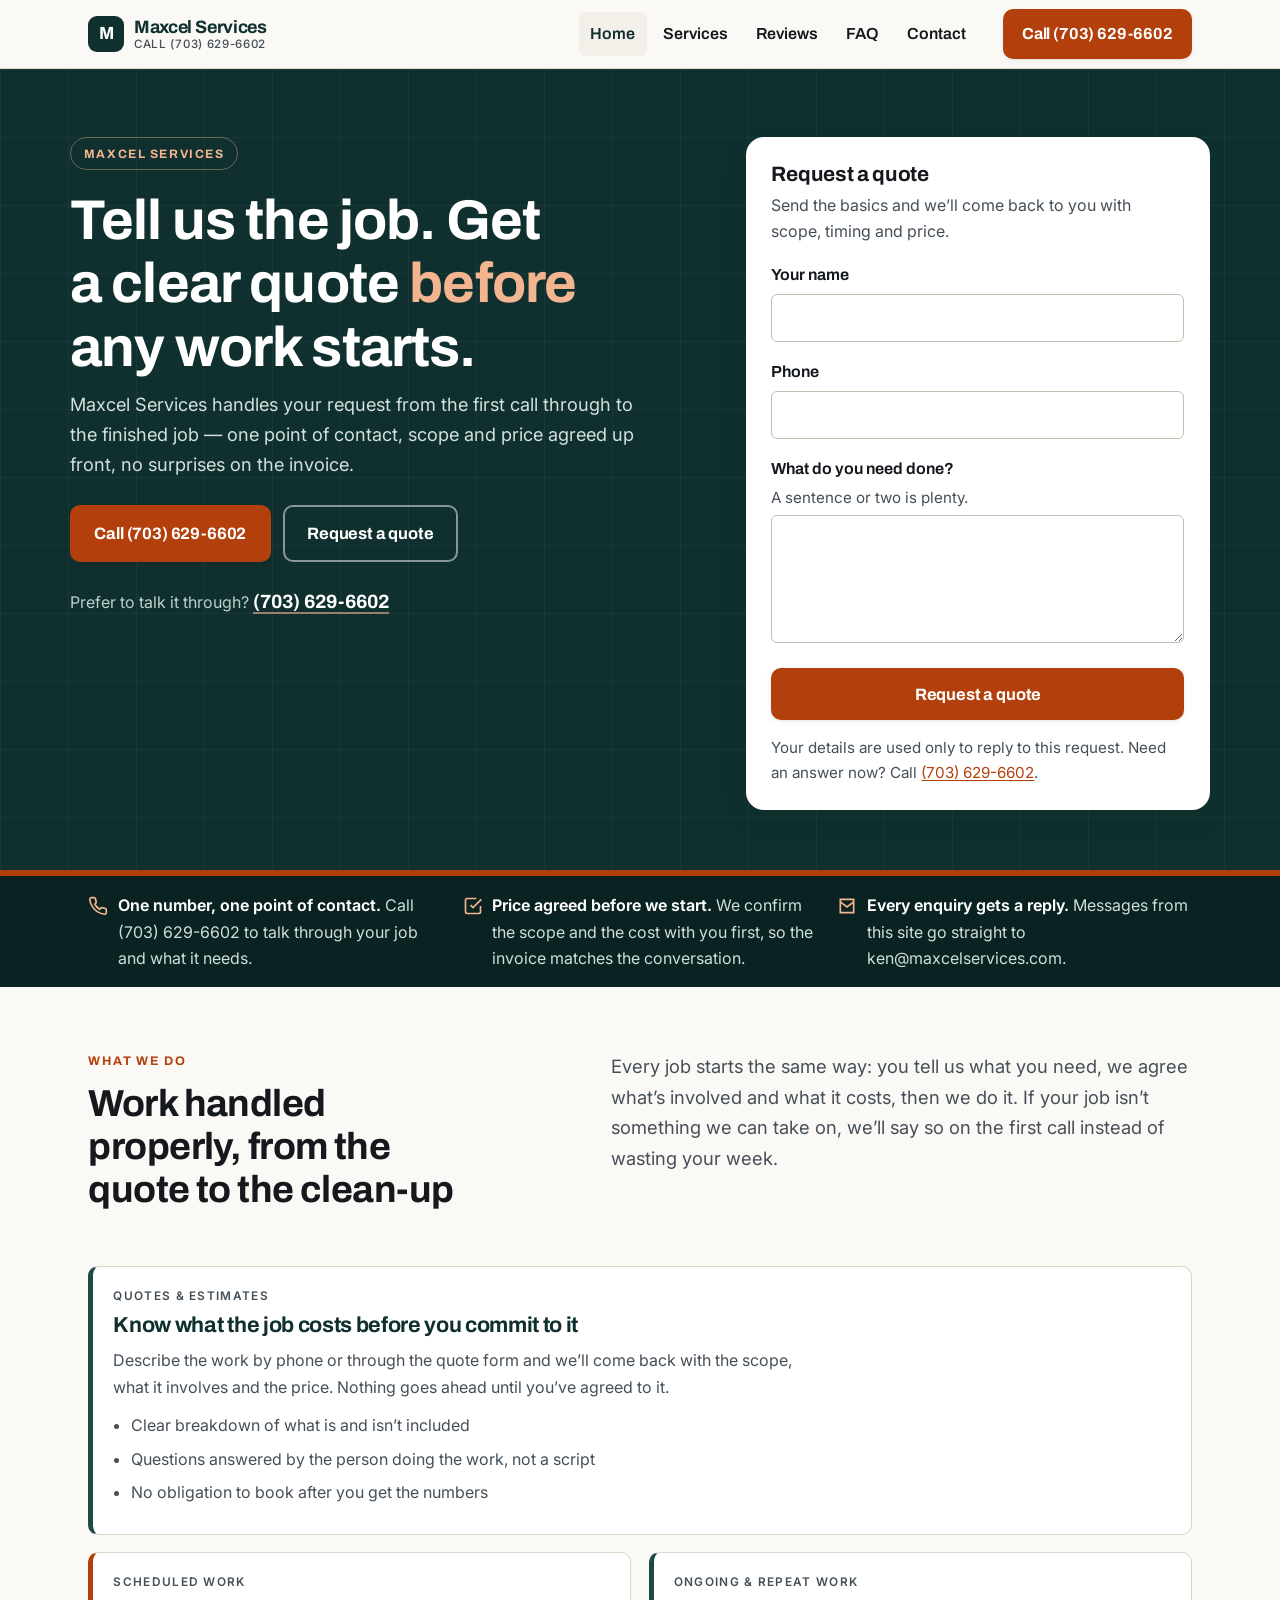
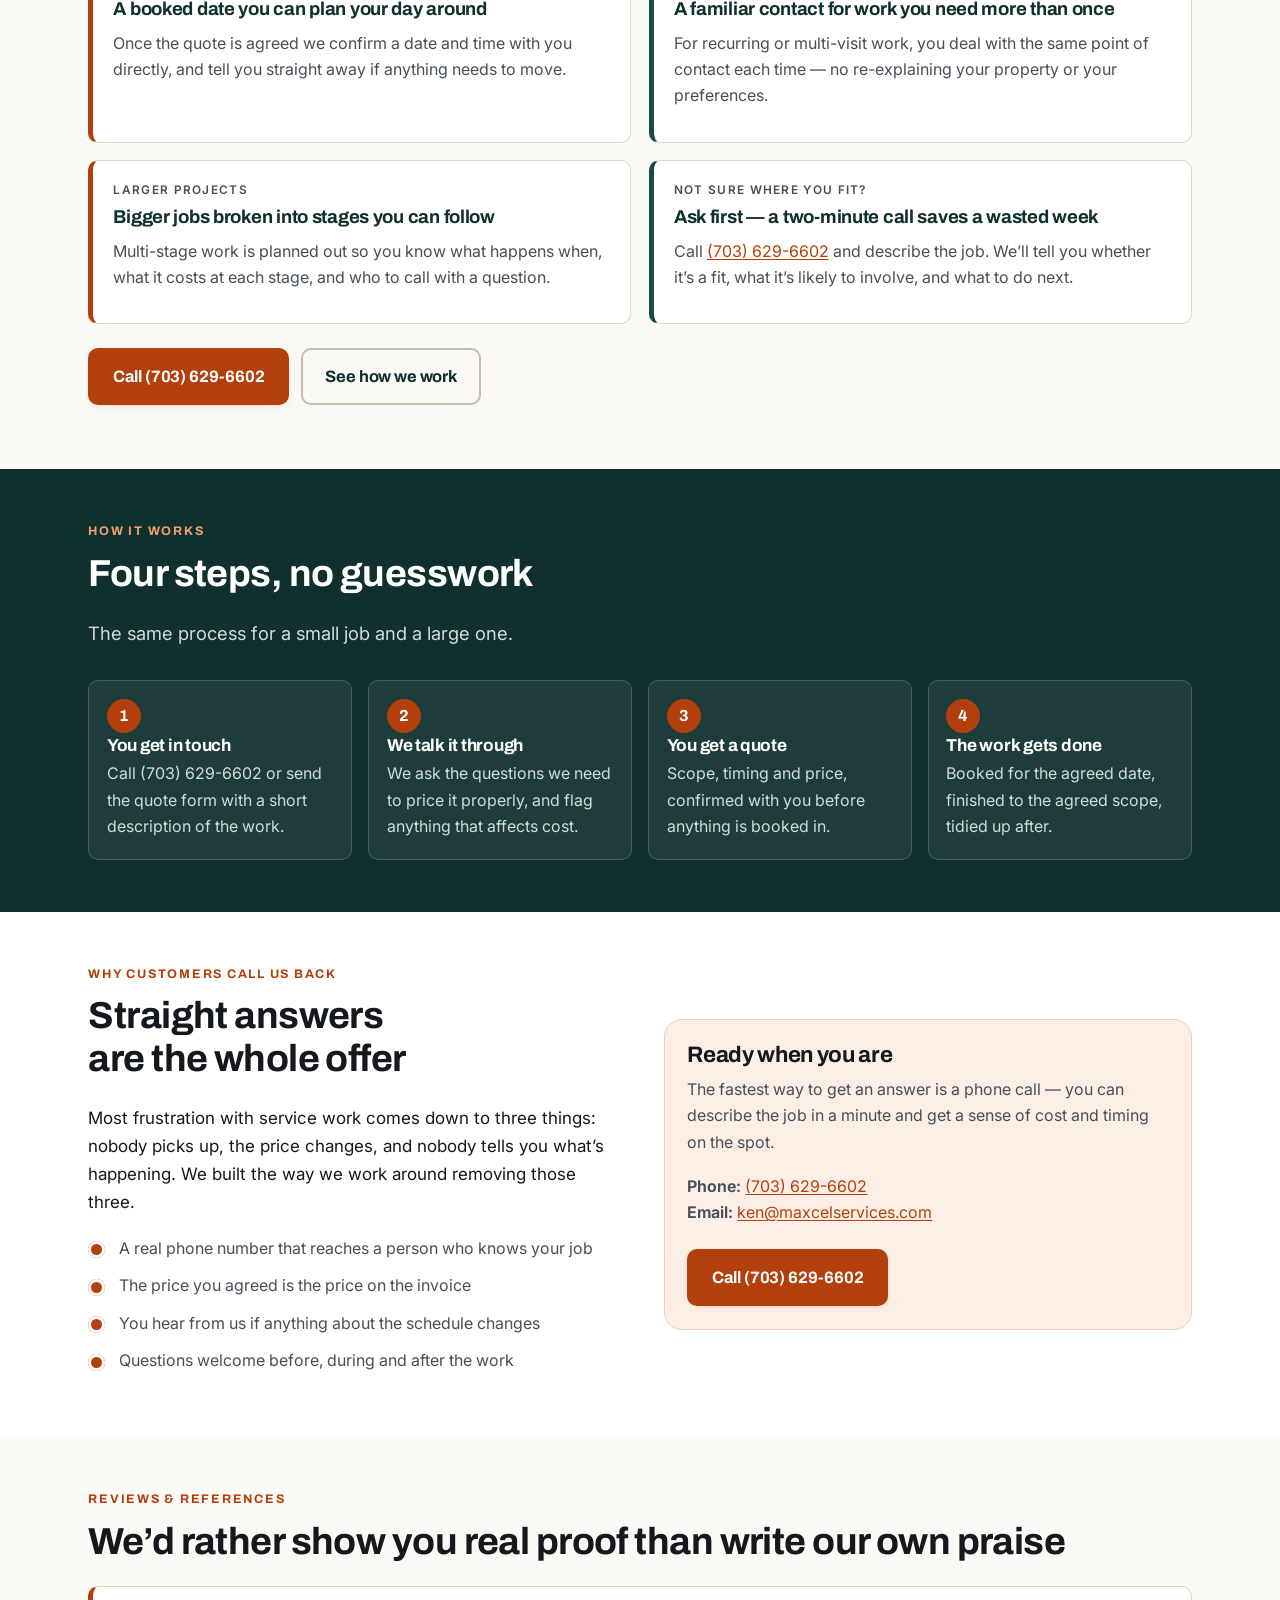
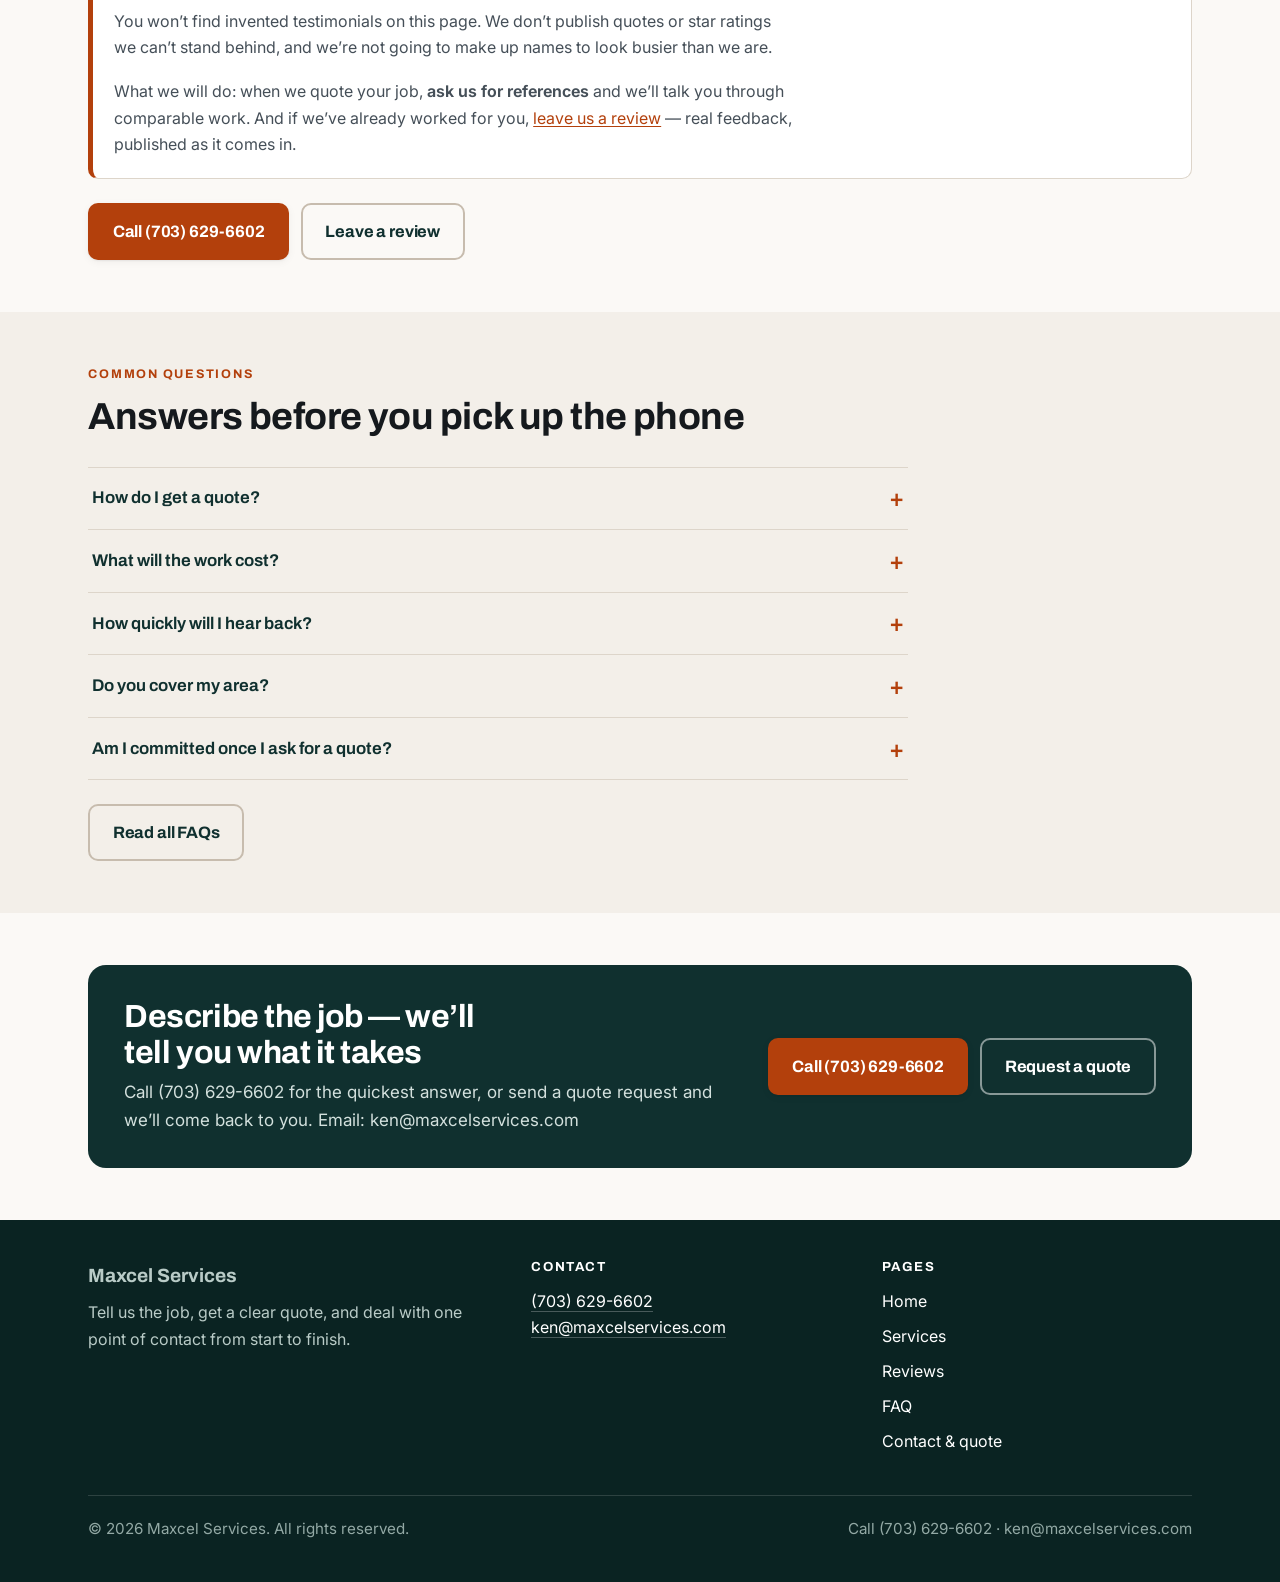
==== index.html @ d25b7cfe "feat: initial website build" ====
<!DOCTYPE html>
<html lang="en">
<head>
<meta charset="utf-8">
<meta name="viewport" content="width=device-width, initial-scale=1">
<title>Maxcel Services | Call (703) 629-6602 for a Clear Quote</title>
<meta name="description" content="Maxcel Services — tell us what you need and get a clear quote before any work starts. Call (703) 629-6602 or email ken@maxcelservices.com.">
<meta name="theme-color" content="#10302f">
<link rel="canonical" href="./index.html">
<link rel="icon" href="./assets/favicon.svg" type="image/svg+xml">
<link rel="apple-touch-icon" href="./assets/favicon.svg">

<meta property="og:type" content="website">
<meta property="og:site_name" content="Maxcel Services">
<meta property="og:title" content="Maxcel Services | Call (703) 629-6602 for a Clear Quote">
<meta property="og:description" content="Tell us what you need and get a clear quote before any work starts. Call (703) 629-6602 or email ken@maxcelservices.com.">
<meta name="twitter:card" content="summary">

<link rel="preconnect" href="https://fonts.googleapis.com">
<link rel="preconnect" href="https://fonts.gstatic.com" crossorigin>
<link href="https://fonts.googleapis.com/css2?family=Archivo:wght@500;600;700&family=Inter:wght@400;500;600&display=swap" rel="stylesheet">
<link rel="stylesheet" href="./assets/styles.css">

<script type="application/ld+json">
{
  "@context": "https://schema.org",
  "@type": "ProfessionalService",
  "name": "Maxcel Services",
  "url": "./index.html",
  "telephone": "+1-703-629-6602",
  "email": "ken@maxcelservices.com",
  "contactPoint": {
    "@type": "ContactPoint",
    "telephone": "+1-703-629-6602",
    "email": "ken@maxcelservices.com",
    "contactType": "customer service",
    "availableLanguage": "English"
  }
}
</script>
</head>
<body>
<a class="skip-link" href="#main">Skip to main content</a>

<header class="site-header">
  <div class="wrap header-inner">
    <a class="brand" href="./index.html">
      <span class="brand__mark" aria-hidden="true">M</span>
      <span class="brand__text">Maxcel Services<span>Call (703) 629-6602</span></span>
    </a>

    <button class="nav-toggle" type="button" aria-expanded="false" aria-controls="site-nav">
      <span class="nav-toggle__bars" aria-hidden="true"></span>
      Menu
    </button>

    <nav class="site-nav" id="site-nav" aria-label="Main">
      <ul>
        <li><a href="./index.html" aria-current="page">Home</a></li>
        <li><a href="./services.html">Services</a></li>
        <li><a href="./reviews.html">Reviews</a></li>
        <li><a href="./faq.html">FAQ</a></li>
        <li><a href="./contact.html">Contact</a></li>
      </ul>
    </nav>

    <a class="btn btn--primary header-call" href="tel:+17036296602">Call (703) 629-6602</a>
  </div>
</header>

<main id="main">

  <!-- ============ HERO ============ -->
  <section class="hero">
    <div class="wrap hero__inner">
      <div>
        <p class="hero__tag">Maxcel Services</p>
        <h1>Tell us the job. Get a clear quote <em>before</em> any work starts.</h1>
        <p class="hero__sub">
          Maxcel Services handles your request from the first call through to the finished job —
          one point of contact, scope and price agreed up front, no surprises on the invoice.
        </p>

        <div class="btn-row">
          <a class="btn btn--primary" href="tel:+17036296602">Call (703) 629-6602</a>
          <a class="btn btn--ghost" href="#quote">Request a quote</a>
        </div>

        <p class="hero__phone">
          Prefer to talk it through? <a href="tel:+17036296602">(703) 629-6602</a>
        </p>
      </div>

      <!-- Short capture form, above the fold on desktop -->
      <div class="hero-card" id="quote">
        <h2>Request a quote</h2>
        <p class="hero-card__note">
          Send the basics and we’ll come back to you with scope, timing and price.
        </p>

        <div class="form-status" id="hero-status" role="status" aria-live="polite"></div>

        <form class="form"
              method="POST"
              action="https://vision.leadrai.com/api/forms/9514c289e4f83cdfdb13f9842e59781e"
              data-leadr
              data-status="hero-status">
          <input type="hidden" name="_form" value="Quote request">
          <input type="hidden" name="_page" value="">
          <input type="text" name="_gotcha" tabindex="-1" autocomplete="off" style="display:none">

          <div class="field">
            <label for="hero-name">Your name</label>
            <input type="text" id="hero-name" name="name" autocomplete="name" required>
          </div>

          <div class="field">
            <label for="hero-phone">Phone</label>
            <input type="tel" id="hero-phone" name="phone" autocomplete="tel" required>
          </div>

          <div class="field">
            <label for="hero-details">What do you need done?
              <span class="hint">A sentence or two is plenty.</span>
            </label>
            <textarea id="hero-details" name="Job details" rows="3" required></textarea>
          </div>

          <button class="btn btn--primary btn--block" type="submit">Request a quote</button>
          <p class="form__legal">
            Your details are used only to reply to this request. Need an answer now?
            Call <a href="tel:+17036296602">(703) 629-6602</a>.
          </p>
        </form>
      </div>
    </div>
  </section>

  <!-- ============ TRUST STRIP (facts only) ============ -->
  <section class="trust" aria-label="How we work with you">
    <div class="wrap">
      <ul>
        <li>
          <svg viewBox="0 0 24 24" width="20" height="20" fill="none" stroke="currentColor" stroke-width="2" aria-hidden="true"><path d="M22 16.9v3a2 2 0 0 1-2.2 2 19.8 19.8 0 0 1-8.6-3.1 19.5 19.5 0 0 1-6-6A19.8 19.8 0 0 1 2.1 4.2 2 2 0 0 1 4.1 2h3a2 2 0 0 1 2 1.7c.1 1 .4 1.9.7 2.8a2 2 0 0 1-.5 2.1L8.1 9.9a16 16 0 0 0 6 6l1.3-1.3a2 2 0 0 1 2.1-.4c.9.3 1.8.6 2.8.7a2 2 0 0 1 1.7 2z"/></svg>
          <span><strong>One number, one point of contact.</strong> Call (703) 629-6602 to talk through your job and what it needs.</span>
        </li>
        <li>
          <svg viewBox="0 0 24 24" width="20" height="20" fill="none" stroke="currentColor" stroke-width="2" aria-hidden="true"><path d="M9 11l3 3L22 4"/><path d="M21 12v7a2 2 0 0 1-2 2H5a2 2 0 0 1-2-2V5a2 2 0 0 1 2-2h11"/></svg>
          <span><strong>Price agreed before we start.</strong> We confirm the scope and the cost with you first, so the invoice matches the conversation.</span>
        </li>
        <li>
          <svg viewBox="0 0 24 24" width="20" height="20" fill="none" stroke="currentColor" stroke-width="2" aria-hidden="true"><path d="M4 4h16v16H4z"/><path d="M4 7l8 6 8-6"/></svg>
          <span><strong>Every enquiry gets a reply.</strong> Messages from this site go straight to ken@maxcelservices.com.</span>
        </li>
      </ul>
    </div>
  </section>

  <!-- ============ SERVICES OVERVIEW ============ -->
  <section class="section section--pad-lg" aria-labelledby="services-heading">
    <div class="wrap">
      <div class="service-lead">
        <div>
          <p class="eyebrow">What we do</p>
          <h2 id="services-heading">Work handled properly, from the quote to the clean-up</h2>
        </div>
        <div>
          <p class="lede">
            Every job starts the same way: you tell us what you need, we agree what’s involved and
            what it costs, then we do it. If your job isn’t something we can take on, we’ll say so
            on the first call instead of wasting your week.
          </p>
        </div>
      </div>

      <div class="service-stack">
        <article class="service service--wide">
          <span class="service__label">Quotes &amp; estimates</span>
          <h3 class="service__outcome">Know what the job costs before you commit to it</h3>
          <p>
            Describe the work by phone or through the quote form and we’ll come back with the scope,
            what it involves and the price. Nothing goes ahead until you’ve agreed to it.
          </p>
          <ul>
            <li>Clear breakdown of what is and isn’t included</li>
            <li>Questions answered by the person doing the work, not a script</li>
            <li>No obligation to book after you get the numbers</li>
          </ul>
        </article>

        <article class="service">
          <span class="service__label">Scheduled work</span>
          <h3 class="service__outcome">A booked date you can plan your day around</h3>
          <p>
            Once the quote is agreed we confirm a date and time with you directly, and tell you
            straight away if anything needs to move.
          </p>
        </article>

        <article class="service">
          <span class="service__label">Ongoing &amp; repeat work</span>
          <h3 class="service__outcome">A familiar contact for work you need more than once</h3>
          <p>
            For recurring or multi-visit work, you deal with the same point of contact each time —
            no re-explaining your property or your preferences.
          </p>
        </article>

        <article class="service">
          <span class="service__label">Larger projects</span>
          <h3 class="service__outcome">Bigger jobs broken into stages you can follow</h3>
          <p>
            Multi-stage work is planned out so you know what happens when, what it costs at each
            stage, and who to call with a question.
          </p>
        </article>

        <article class="service">
          <span class="service__label">Not sure where you fit?</span>
          <h3 class="service__outcome">Ask first — a two-minute call saves a wasted week</h3>
          <p>
            Call <a href="tel:+17036296602">(703) 629-6602</a> and describe the job. We’ll tell you
            whether it’s a fit, what it’s likely to involve, and what to do next.
          </p>
        </article>
      </div>

      <div class="btn-row">
        <a class="btn btn--primary" href="tel:+17036296602">Call (703) 629-6602</a>
        <a class="btn btn--ghost" href="./services.html">See how we work</a>
      </div>
    </div>
  </section>

  <!-- ============ PROCESS ============ -->
  <section class="section section--brand" aria-labelledby="process-heading">
    <div class="wrap">
      <p class="eyebrow">How it works</p>
      <h2 id="process-heading">Four steps, no guesswork</h2>
      <p class="lede">The same process for a small job and a large one.</p>

      <ol class="steps">
        <li>
          <h3>You get in touch</h3>
          <p>Call (703) 629-6602 or send the quote form with a short description of the work.</p>
        </li>
        <li>
          <h3>We talk it through</h3>
          <p>We ask the questions we need to price it properly, and flag anything that affects cost.</p>
        </li>
        <li>
          <h3>You get a quote</h3>
          <p>Scope, timing and price, confirmed with you before anything is booked in.</p>
        </li>
        <li>
          <h3>The work gets done</h3>
          <p>Booked for the agreed date, finished to the agreed scope, tidied up after.</p>
        </li>
      </ol>
    </div>
  </section>

  <!-- ============ WHY / REASSURANCE ============ -->
  <section class="section section--surface" aria-labelledby="why-heading">
    <div class="wrap split">
      <div>
        <p class="eyebrow">Why customers call us back</p>
        <h2 id="why-heading">Straight answers are the whole offer</h2>
        <p>
          Most frustration with service work comes down to three things: nobody picks up, the price
          changes, and nobody tells you what’s happening. We built the way we work around removing
          those three.
        </p>
        <ul class="checklist">
          <li>A real phone number that reaches a person who knows your job</li>
          <li>The price you agreed is the price on the invoice</li>
          <li>You hear from us if anything about the schedule changes</li>
          <li>Questions welcome before, during and after the work</li>
        </ul>
      </div>

      <div class="panel panel--accent">
        <h3>Ready when you are</h3>
        <p>
          The fastest way to get an answer is a phone call — you can describe the job in a minute and
          get a sense of cost and timing on the spot.
        </p>
        <p>
          <strong>Phone:</strong> <a href="tel:+17036296602">(703) 629-6602</a><br>
          <strong>Email:</strong> <a href="mailto:ken@maxcelservices.com">ken@maxcelservices.com</a>
        </p>
        <div class="btn-row">
          <a class="btn btn--primary" href="tel:+17036296602">Call (703) 629-6602</a>
        </div>
      </div>
    </div>
  </section>

  <!-- ============ REVIEWS ============ -->
  <section class="section" aria-labelledby="reviews-heading">
    <div class="wrap">
      <p class="eyebrow">Reviews &amp; references</p>
      <h2 id="reviews-heading">We’d rather show you real proof than write our own praise</h2>

      <div class="review-note">
        <p>
          You won’t find invented testimonials on this page. We don’t publish quotes or star ratings
          we can’t stand behind, and we’re not going to make up names to look busier than we are.
        </p>
        <p>
          What we will do: when we quote your job, <strong>ask us for references</strong> and we’ll
          talk you through comparable work. And if we’ve already worked for you,
          <a href="./reviews.html">leave us a review</a> — real feedback, published as it comes in.
        </p>
      </div>

      <div class="btn-row">
        <a class="btn btn--primary" href="tel:+17036296602">Call (703) 629-6602</a>
        <a class="btn btn--ghost" href="./reviews.html">Leave a review</a>
      </div>
    </div>
  </section>

  <!-- ============ FAQ ============ -->
  <section class="section section--alt" aria-labelledby="faq-heading">
    <div class="wrap">
      <p class="eyebrow">Common questions</p>
      <h2 id="faq-heading">Answers before you pick up the phone</h2>

      <div class="faq-list">
        <details class="faq-item">
          <summary>How do I get a quote?</summary>
          <div class="faq-item__body">
            <p>
              Two ways: call <a href="tel:+17036296602">(703) 629-6602</a> and describe the job, or
              fill in the <a href="./contact.html#quote-form">quote form</a>. Either way you’ll get
              the scope and price confirmed before anything is booked.
            </p>
          </div>
        </details>

        <details class="faq-item">
          <summary>What will the work cost?</summary>
          <div class="faq-item__body">
            <p>
              It depends on the job, which is why we quote rather than publish a flat price list.
              What we can promise is that you’ll have the figure before we start, and the invoice
              will match it unless you ask us to change the scope.
            </p>
          </div>
        </details>

        <details class="faq-item">
          <summary>How quickly will I hear back?</summary>
          <div class="faq-item__body">
            <p>
              A phone call is always the fastest route — that’s why the number is at the top of every
              page. Quote forms and emails are answered as soon as we can get to them; if your job is
              time-sensitive, please call instead of waiting on a reply.
            </p>
          </div>
        </details>

        <details class="faq-item">
          <summary>Do you cover my area?</summary>
          <div class="faq-item__body">
            <p>
              Call <a href="tel:+17036296602">(703) 629-6602</a> with your location and we’ll confirm
              straight away whether we can take the job on. If we can’t, we’ll tell you on that first
              call.
            </p>
          </div>
        </details>

        <details class="faq-item">
          <summary>Am I committed once I ask for a quote?</summary>
          <div class="faq-item__body">
            <p>
              No. Asking for a quote costs you nothing and commits you to nothing. The work only goes
              ahead once you’ve agreed to the scope and the price.
            </p>
          </div>
        </details>
      </div>

      <div class="btn-row">
        <a class="btn btn--ghost" href="./faq.html">Read all FAQs</a>
      </div>
    </div>
  </section>

  <!-- ============ CLOSING CTA ============ -->
  <section class="section" aria-labelledby="cta-heading">
    <div class="wrap">
      <div class="cta-band">
        <div>
          <h2 id="cta-heading">Describe the job — we’ll tell you what it takes</h2>
          <p>
            Call (703) 629-6602 for the quickest answer, or send a quote request and we’ll come back
            to you. Email: ken@maxcelservices.com
          </p>
        </div>
        <div class="btn-row">
          <a class="btn btn--primary" href="tel:+17036296602">Call (703) 629-6602</a>
          <a class="btn btn--ghost" href="./contact.html">Request a quote</a>
        </div>
      </div>
    </div>
  </section>

</main>

<footer class="site-footer">
  <div class="wrap">
    <div class="footer-grid">
      <div>
        <p class="footer-brand">Maxcel Services</p>
        <p>
          Tell us the job, get a clear quote, and deal with one point of contact from start to finish.
        </p>
      </div>
      <div>
        <h2>Contact</h2>
        <p>
          <a href="tel:+17036296602">(703) 629-6602</a><br>
          <a href="mailto:ken@maxcelservices.com">ken@maxcelservices.com</a>
        </p>
      </div>
      <nav aria-label="Footer">
        <h2>Pages</h2>
        <ul class="footer-links">
          <li><a href="./index.html">Home</a></li>
          <li><a href="./services.html">Services</a></li>
          <li><a href="./reviews.html">Reviews</a></li>
          <li><a href="./faq.html">FAQ</a></li>
          <li><a href="./contact.html">Contact &amp; quote</a></li>
        </ul>
      </nav>
    </div>
    <div class="footer-bottom">
      <span>&copy; <span data-year>2026</span> Maxcel Services. All rights reserved.</span>
      <span>Call (703) 629-6602 &middot; ken@maxcelservices.com</span>
    </div>
  </div>
</footer>

<div class="call-bar" role="group" aria-label="Quick contact">
  <a class="btn btn--primary" href="tel:+17036296602">Call (703) 629-6602</a>
  <a class="btn btn--ghost" href="#quote">Quote</a>
</div>

<script src="./assets/site.js" defer></script>
</body>
</html>
---- assets/styles.css ----
/* ==========================================================================
   Maxcel Services — stylesheet
   Visual direction: grounded, structured, service-trade professional.
   Palette: deep spruce brand, warm clay accent reserved for actions.
   ========================================================================== */

/* ---------- Tokens ---------- */
:root {
  --paper: #fbf9f6;
  --surface: #ffffff;
  --surface-alt: #f3efe9;
  --ink: #15191d;
  --ink-soft: #454f58;
  --line: #ddd5ca;
  --line-strong: #c7bcae;

  --brand: #10302f;
  --brand-deep: #0a2322;
  --brand-soft: #1d4a46;
  --on-brand: #eef3f1;

  --accent: #b3400c;
  --accent-hover: #8f3209;
  --accent-tint: #fdeee6;

  --focus: #0b6b8a;

  --radius-s: 6px;
  --radius-m: 10px;
  --radius-l: 18px;

  --shadow-s: 0 1px 2px rgba(21, 25, 29, .06), 0 2px 8px rgba(21, 25, 29, .05);
  --shadow-m: 0 10px 30px rgba(10, 35, 34, .10);

  --measure: 68ch;
  --wrap: 1140px;

  --step-s: .9375rem;
  --font-head: "Archivo", "Helvetica Neue", Helvetica, Arial, sans-serif;
  --font-body: "Inter", -apple-system, BlinkMacSystemFont, "Segoe UI", Roboto, Arial, sans-serif;
}

/* ---------- Reset / base ---------- */
*, *::before, *::after { box-sizing: border-box; }

html {
  -webkit-text-size-adjust: 100%;
  scroll-behavior: smooth;
}

body {
  margin: 0;
  background: var(--paper);
  color: var(--ink);
  font-family: var(--font-body);
  font-size: 1.0625rem;      /* 17px */
  line-height: 1.65;
  overflow-x: hidden;
  -webkit-font-smoothing: antialiased;
}

img, svg { max-width: 100%; height: auto; display: block; }

h1, h2, h3, h4 {
  font-family: var(--font-head);
  font-weight: 700;
  line-height: 1.14;
  letter-spacing: -.015em;
  margin: 0 0 .6em;
  color: var(--ink);
  text-wrap: balance;
}

h1 { font-size: clamp(2.05rem, 7vw, 3.5rem); }
h2 { font-size: clamp(1.6rem, 4.4vw, 2.35rem); }
h3 { font-size: clamp(1.15rem, 2.6vw, 1.4rem); }
h4 { font-size: 1.05rem; }

p { margin: 0 0 1.1em; max-width: var(--measure); }
p:last-child { margin-bottom: 0; }

a { color: var(--accent); text-decoration-thickness: 1px; text-underline-offset: 2px; }
a:hover { color: var(--accent-hover); }

ul, ol { margin: 0 0 1.1em; padding-left: 1.15em; }
li { margin-bottom: .45em; }

strong { font-weight: 650; }

hr {
  border: 0;
  border-top: 1px solid var(--line);
  margin: 2.5rem 0;
}

:focus-visible {
  outline: 3px solid var(--focus);
  outline-offset: 2px;
  border-radius: 3px;
}

::selection { background: var(--accent-tint); color: var(--ink); }

/* ---------- Layout helpers ---------- */
.wrap {
  width: 100%;
  max-width: var(--wrap);
  margin-inline: auto;
  padding-inline: 1.15rem;
}

.section { padding: 3.25rem 0; }
.section--tight { padding: 2.25rem 0; }
.section--pad-lg { padding: 4rem 0; }

.section--alt { background: var(--surface-alt); }
.section--surface { background: var(--surface); }
.section--brand {
  background: var(--brand);
  color: var(--on-brand);
}
.section--brand h2,
.section--brand h3 { color: #fff; }
.section--brand p { color: #d5e2df; }

.eyebrow {
  font-family: var(--font-head);
  font-size: .78rem;
  font-weight: 700;
  letter-spacing: .14em;
  text-transform: uppercase;
  color: var(--accent);
  margin: 0 0 .7rem;
}
.section--brand .eyebrow { color: #f0a072; }

.lede {
  font-size: 1.15rem;
  color: var(--ink-soft);
}
.section--brand .lede { color: #cfdedb; }

.skip-link {
  position: absolute;
  left: 0; top: 0;
  background: var(--brand);
  color: #fff;
  padding: .75rem 1.1rem;
  z-index: 200;
  transform: translateY(-120%);
}
.skip-link:focus { transform: translateY(0); }

/* ---------- Buttons ---------- */
.btn {
  display: inline-flex;
  align-items: center;
  justify-content: center;
  gap: .55rem;
  min-height: 52px;
  padding: .8rem 1.4rem;
  border: 2px solid transparent;
  border-radius: var(--radius-m);
  font-family: var(--font-head);
  font-size: 1.03rem;
  font-weight: 700;
  letter-spacing: -.01em;
  text-decoration: none;
  cursor: pointer;
  transition: background-color .18s ease, border-color .18s ease, color .18s ease, transform .18s ease;
}

.btn--primary {
  background: var(--accent);
  color: #fff;
  box-shadow: var(--shadow-s);
}
.btn--primary:hover {
  background: var(--accent-hover);
  color: #fff;
  transform: translateY(-1px);
}

.btn--ghost {
  background: transparent;
  color: var(--brand);
  border-color: var(--line-strong);
}
.btn--ghost:hover {
  background: #fff;
  border-color: var(--brand);
  color: var(--brand);
}

/* Ghost buttons sitting on any dark surface */
.section--brand .btn--ghost,
.hero .btn--ghost,
.cta-band .btn--ghost,
.page-head .btn--ghost,
.call-bar .btn--ghost {
  color: #fff;
  border-color: rgba(255, 255, 255, .5);
  background: transparent;
}
.section--brand .btn--ghost:hover,
.hero .btn--ghost:hover,
.cta-band .btn--ghost:hover,
.page-head .btn--ghost:hover,
.call-bar .btn--ghost:hover {
  background: rgba(255, 255, 255, .14);
  border-color: #fff;
  color: #fff;
}

.btn--block { width: 100%; }

.btn-row {
  display: flex;
  flex-wrap: wrap;
  gap: .75rem;
  margin: 1.5rem 0 0;
}
.btn-row .btn { flex: 1 1 240px; }

@media (min-width: 640px) {
  .btn-row .btn { flex: 0 0 auto; }
}

/* ---------- Header ---------- */
.site-header {
  position: sticky;
  top: 0;
  z-index: 100;
  background: rgba(251, 249, 246, .97);
  border-bottom: 1px solid var(--line);
}

.header-inner {
  display: flex;
  align-items: center;
  gap: 1rem;
  min-height: 68px;
  padding-block: .5rem;
}

.brand {
  display: inline-flex;
  align-items: center;
  gap: .6rem;
  text-decoration: none;
  color: var(--brand);
  margin-right: auto;
}
.brand:hover { color: var(--brand); }

.brand__mark {
  width: 36px;
  height: 36px;
  flex: 0 0 36px;
  border-radius: 9px;
  background: var(--brand);
  color: #fff;
  display: grid;
  place-items: center;
  font-family: var(--font-head);
  font-weight: 700;
  font-size: 1.1rem;
  letter-spacing: -.02em;
}

.brand__text {
  font-family: var(--font-head);
  font-weight: 700;
  font-size: 1.12rem;
  line-height: 1.1;
  letter-spacing: -.02em;
}
.brand__text span {
  display: block;
  font-family: var(--font-body);
  font-size: .72rem;
  font-weight: 500;
  letter-spacing: .06em;
  text-transform: uppercase;
  color: var(--ink-soft);
}

.nav-toggle {
  display: inline-flex;
  align-items: center;
  gap: .45rem;
  min-height: 46px;
  min-width: 46px;
  padding: .4rem .7rem;
  background: transparent;
  border: 1px solid var(--line-strong);
  border-radius: var(--radius-s);
  font-family: var(--font-head);
  font-size: .95rem;
  font-weight: 700;
  color: var(--brand);
  cursor: pointer;
}
.nav-toggle__bars {
  position: relative;
  width: 18px;
  height: 2px;
  background: currentColor;
  display: block;
}
.nav-toggle__bars::before,
.nav-toggle__bars::after {
  content: "";
  position: absolute;
  left: 0;
  width: 18px;
  height: 2px;
  background: currentColor;
}
.nav-toggle__bars::before { top: -5px; }
.nav-toggle__bars::after { top: 5px; }

.site-nav { display: none; }

.site-nav.is-open {
  display: block;
  position: absolute;
  left: 0;
  right: 0;
  top: 100%;
  background: var(--surface);
  border-bottom: 1px solid var(--line);
  box-shadow: var(--shadow-m);
  padding: .6rem 1.15rem 1.15rem;
}

.site-nav ul {
  list-style: none;
  margin: 0;
  padding: 0;
}
.site-nav li { margin: 0; }

.site-nav a {
  display: block;
  padding: .85rem .25rem;
  min-height: 48px;
  font-family: var(--font-head);
  font-weight: 600;
  font-size: 1.02rem;
  color: var(--ink);
  text-decoration: none;
  border-bottom: 1px solid var(--line);
}
.site-nav a:hover { color: var(--accent); }
.site-nav a[aria-current="page"] { color: var(--accent); }

.header-call {
  display: none;
}

@media (min-width: 900px) {
  .nav-toggle { display: none; }
  .site-nav { display: block; }
  .site-nav ul { display: flex; gap: .35rem; align-items: center; }
  .site-nav a {
    border-bottom: 0;
    padding: .55rem .7rem;
    min-height: 44px;
    display: inline-flex;
    align-items: center;
    border-radius: var(--radius-s);
    font-size: 1rem;
  }
  .site-nav a[aria-current="page"] {
    color: var(--brand);
    background: var(--surface-alt);
  }
  .header-call {
    display: inline-flex;
    margin-left: .6rem;
    min-height: 46px;
    padding: .6rem 1.05rem;
    font-size: 1rem;
  }
}

/* ---------- Hero ---------- */
.hero {
  background: var(--brand);
  color: var(--on-brand);
  border-bottom: 6px solid var(--accent);
  position: relative;
  overflow: hidden;
}

.hero::after {
  /* restrained geometric texture — no blobs, no gradient mush */
  content: "";
  position: absolute;
  inset: 0;
  background-image:
    linear-gradient(to right, rgba(255, 255, 255, .04) 1px, transparent 1px),
    linear-gradient(to bottom, rgba(255, 255, 255, .04) 1px, transparent 1px);
  background-size: 68px 68px;
  pointer-events: none;
}

.hero__inner {
  position: relative;
  z-index: 1;
  padding: 2.75rem 0 2.5rem;
}

.hero__tag {
  display: inline-block;
  font-family: var(--font-head);
  font-size: .76rem;
  font-weight: 700;
  letter-spacing: .13em;
  text-transform: uppercase;
  color: #f3b58f;
  border: 1px solid rgba(243, 181, 143, .4);
  border-radius: 999px;
  padding: .35rem .8rem;
  margin-bottom: 1.15rem;
}

.hero h1 { color: #fff; margin-bottom: .55rem; }
.hero h1 em {
  font-style: normal;
  color: #f3b58f;
}

.hero__sub {
  font-size: 1.14rem;
  color: #d3e0dd;
  max-width: 54ch;
  margin-bottom: 1.6rem;
}

.hero .btn-row { margin-top: 0; }

.hero__phone {
  margin-top: 1.5rem;
  font-size: 1rem;
  color: #bed0cc;
}
.hero__phone a {
  color: #fff;
  font-family: var(--font-head);
  font-weight: 700;
  font-size: 1.2rem;
  text-decoration: none;
  border-bottom: 2px solid rgba(243, 181, 143, .6);
}
.hero__phone a:hover { border-bottom-color: #f3b58f; color: #fff; }

@media (min-width: 900px) {
  .hero__inner {
    padding: 4.25rem 0 3.75rem;
    display: grid;
    grid-template-columns: 1.15fr .85fr;
    gap: 3rem;
    align-items: start;
  }
}

/* Hero side card (quote capture / key facts) */
.hero-card {
  background: var(--surface);
  color: var(--ink);
  border-radius: var(--radius-l);
  padding: 1.35rem;
  box-shadow: var(--shadow-m);
  margin-top: 2rem;
}
@media (min-width: 900px) {
  .hero-card { margin-top: 0; padding: 1.6rem; }
}
.hero-card h2 {
  font-size: 1.3rem;
  margin-bottom: .35rem;
}
.hero-card__note {
  font-size: 1rem;
  color: var(--ink-soft);
  margin-bottom: 1.1rem;
}

/* ---------- Trust strip ---------- */
.trust {
  background: var(--brand-deep);
  color: #cfdedb;
  padding: 1rem 0;
}
.trust ul {
  list-style: none;
  margin: 0;
  padding: 0;
  display: grid;
  gap: .6rem;
}
.trust li {
  margin: 0;
  display: flex;
  gap: .6rem;
  align-items: flex-start;
  font-size: 1rem;
}
.trust svg { flex: 0 0 20px; margin-top: .22rem; color: #f3b58f; }
.trust strong { color: #fff; font-weight: 650; }

@media (min-width: 760px) {
  .trust ul { grid-template-columns: repeat(3, 1fr); gap: 1.25rem; }
}

/* ---------- Service blocks (varied layouts, not a card grid) ---------- */
.service-lead {
  display: grid;
  gap: 1.5rem;
  align-items: start;
}
@media (min-width: 880px) {
  .service-lead { grid-template-columns: .9fr 1.1fr; gap: 3rem; }
}

.service-stack {
  display: grid;
  gap: 1rem;
  margin-top: 2rem;
}

.service {
  background: var(--surface);
  border: 1px solid var(--line);
  border-left: 5px solid var(--brand-soft);
  border-radius: var(--radius-m);
  padding: 1.25rem 1.25rem 1.3rem;
}
.service:nth-child(even) { border-left-color: var(--accent); }

.service__outcome {
  font-family: var(--font-head);
  font-size: 1.16rem;
  font-weight: 700;
  line-height: 1.25;
  margin: 0 0 .5rem;
  color: var(--brand);
}
.service__label {
  display: block;
  font-family: var(--font-body);
  font-size: .74rem;
  font-weight: 600;
  letter-spacing: .11em;
  text-transform: uppercase;
  color: var(--ink-soft);
  margin-bottom: .35rem;
}
.service p { font-size: 1rem; color: var(--ink-soft); margin-bottom: .75rem; }
.service ul {
  margin: 0;
  padding-left: 1.1em;
  font-size: 1rem;
  color: var(--ink-soft);
}

@media (min-width: 880px) {
  .service-stack { grid-template-columns: 1fr 1fr; gap: 1.1rem; }
  .service--wide { grid-column: 1 / -1; }
  .service--wide .service__outcome { font-size: 1.35rem; }
}

/* ---------- Steps (numbered, staggered) ---------- */
.steps {
  list-style: none;
  counter-reset: step;
  margin: 2rem 0 0;
  padding: 0;
  display: grid;
  gap: 1rem;
}
.steps li {
  counter-increment: step;
  position: relative;
  margin: 0;
  padding: 1.1rem 1.2rem 1.15rem 3.6rem;
  background: var(--surface);
  border: 1px solid var(--line);
  border-radius: var(--radius-m);
}
.steps li::before {
  content: counter(step);
  position: absolute;
  left: 1.1rem;
  top: 1.05rem;
  width: 34px;
  height: 34px;
  border-radius: 50%;
  background: var(--brand);
  color: #fff;
  display: grid;
  place-items: center;
  font-family: var(--font-head);
  font-weight: 700;
  font-size: 1rem;
}
.steps h3 { font-size: 1.08rem; margin-bottom: .3rem; }
.steps p { font-size: 1rem; color: var(--ink-soft); margin: 0; }

@media (min-width: 820px) {
  .steps { grid-template-columns: repeat(4, 1fr); }
  .steps li { padding: 3.4rem 1.1rem 1.2rem; }
  .steps li::before { top: 1.1rem; left: 1.1rem; }
}

.section--brand .steps li {
  background: rgba(255, 255, 255, .06);
  border-color: rgba(255, 255, 255, .16);
}
.section--brand .steps li::before { background: var(--accent); }
.section--brand .steps p { color: #cfdedb; }

/* ---------- Split / feature rows ---------- */
.split {
  display: grid;
  gap: 1.75rem;
  align-items: center;
}
@media (min-width: 880px) {
  .split { grid-template-columns: 1fr 1fr; gap: 3rem; }
  .split--reverse > *:first-child { order: 2; }
}

.panel {
  background: var(--surface);
  border: 1px solid var(--line);
  border-radius: var(--radius-l);
  padding: 1.4rem;
}
.panel--accent {
  background: var(--accent-tint);
  border-color: #f1cdb9;
}
.panel h3 { margin-bottom: .5rem; }
.panel p { font-size: 1rem; color: var(--ink-soft); }

.checklist {
  list-style: none;
  margin: 0;
  padding: 0;
}
.checklist li {
  position: relative;
  padding-left: 1.9rem;
  margin-bottom: .7rem;
  font-size: 1rem;
  color: var(--ink-soft);
}
.checklist li::before {
  content: "";
  position: absolute;
  left: 0;
  top: .42em;
  width: 1.05rem;
  height: 1.05rem;
  border-radius: 50%;
  background: var(--accent);
  box-shadow: inset 0 0 0 3px #fff;
}
.section--brand .checklist li { color: #d5e2df; }
.section--brand .checklist li::before { box-shadow: inset 0 0 0 3px var(--brand); }

/* ---------- CTA band ---------- */
.cta-band {
  background: var(--brand);
  color: #fff;
  border-radius: var(--radius-l);
  padding: 1.75rem 1.4rem;
  display: grid;
  gap: 1.2rem;
}
.cta-band h2 { color: #fff; margin-bottom: .4rem; font-size: clamp(1.45rem, 3.8vw, 2rem); }
.cta-band p { color: #d3e0dd; margin: 0; }
.cta-band .btn-row { margin: 0; }
@media (min-width: 880px) {
  .cta-band {
    grid-template-columns: 1.3fr auto;
    align-items: center;
    padding: 2.1rem 2.25rem;
    gap: 2rem;
  }
  .cta-band .btn-row { flex-wrap: nowrap; }
}

/* ---------- FAQ ---------- */
.faq-list {
  margin-top: 1.75rem;
  border-top: 1px solid var(--line);
  max-width: 820px;
}
.faq-item {
  border-bottom: 1px solid var(--line);
}
.faq-item > summary {
  display: flex;
  justify-content: space-between;
  align-items: center;
  gap: 1rem;
  padding: 1.05rem .25rem;
  min-height: 48px;
  cursor: pointer;
  font-family: var(--font-head);
  font-weight: 650;
  font-size: 1.06rem;
  color: var(--brand);
  list-style: none;
}
.faq-item > summary::-webkit-details-marker { display: none; }
.faq-item > summary::after {
  content: "+";
  flex: 0 0 auto;
  font-size: 1.5rem;
  line-height: 1;
  color: var(--accent);
  transition: transform .18s ease;
}
.faq-item[open] > summary::after { content: "–"; }
.faq-item > summary:hover { color: var(--accent); }
.faq-item__body {
  padding: 0 .25rem 1.2rem;
}
.faq-item__body p { font-size: 1rem; color: var(--ink-soft); }

/* ---------- Reviews / feedback ---------- */
.review-note {
  background: var(--surface);
  border: 1px solid var(--line);
  border-left: 5px solid var(--accent);
  border-radius: var(--radius-m);
  padding: 1.3rem;
}
.review-note p { font-size: 1rem; color: var(--ink-soft); }

.ask-list {
  display: grid;
  gap: 1rem;
  margin-top: 1.75rem;
}
@media (min-width: 760px) {
  .ask-list { grid-template-columns: repeat(3, 1fr); }
}
.ask {
  background: var(--surface-alt);
  border-radius: var(--radius-m);
  padding: 1.15rem;
}
.ask h3 { font-size: 1.03rem; margin-bottom: .35rem; }
.ask p { font-size: 1rem; color: var(--ink-soft); margin: 0; }

/* ---------- Forms ---------- */
.form { margin: 0; }

.field { margin-bottom: 1.05rem; }

.field label {
  display: block;
  font-family: var(--font-head);
  font-size: 1rem;
  font-weight: 650;
  color: var(--ink);
  margin-bottom: .35rem;
}
.field .hint {
  display: block;
  font-family: var(--font-body);
  font-size: .95rem;
  font-weight: 400;
  color: var(--ink-soft);
  margin-top: .15rem;
}

.field input[type="text"],
.field input[type="email"],
.field input[type="tel"],
.field input[type="date"],
.field select,
.field textarea {
  width: 100%;
  min-height: 48px;
  padding: .7rem .85rem;
  font-family: var(--font-body);
  font-size: 1rem;
  color: var(--ink);
  background: #fff;
  border: 1px solid var(--line-strong);
  border-radius: var(--radius-s);
  transition: border-color .15s ease, box-shadow .15s ease;
}
.field textarea { min-height: 128px; resize: vertical; line-height: 1.55; }

.field input:focus,
.field select:focus,
.field textarea:focus {
  border-color: var(--brand-soft);
  box-shadow: 0 0 0 3px rgba(29, 74, 70, .15);
}

.field-row { display: grid; gap: 0 1rem; }
@media (min-width: 560px) {
  .field-row { grid-template-columns: 1fr 1fr; }
}

.form__legal {
  font-size: .95rem;
  color: var(--ink-soft);
  margin: .9rem 0 0;
}

.form-status {
  display: none;
  margin: 0 0 1.2rem;
  padding: 1rem 1.1rem;
  border-radius: var(--radius-m);
  background: #e9f4ec;
  border: 1px solid #a9ceb5;
  color: #14361f;
  font-size: 1rem;
}
.form-status.is-visible { display: block; }
.form-status strong { display: block; font-family: var(--font-head); margin-bottom: .2rem; }
.form-status--error {
  background: #fdecea;
  border-color: #e2a9a2;
  color: #5c1b14;
}

/* ---------- Contact details ---------- */
.contact-grid {
  display: grid;
  gap: 1.5rem;
}
@media (min-width: 900px) {
  .contact-grid { grid-template-columns: .85fr 1.15fr; gap: 3rem; align-items: start; }
}

.contact-list {
  list-style: none;
  margin: 0;
  padding: 0;
}
.contact-list li {
  margin: 0 0 1.1rem;
  padding-bottom: 1.1rem;
  border-bottom: 1px solid var(--line);
}
.contact-list li:last-child { border-bottom: 0; margin-bottom: 0; padding-bottom: 0; }
.contact-list dt,
.contact-list .k {
  font-family: var(--font-body);
  font-size: .76rem;
  font-weight: 600;
  letter-spacing: .1em;
  text-transform: uppercase;
  color: var(--ink-soft);
  margin-bottom: .2rem;
}
.contact-list .v {
  font-family: var(--font-head);
  font-size: 1.14rem;
  font-weight: 700;
  color: var(--brand);
  word-break: break-word;
}
.contact-list .v a { color: var(--brand); text-decoration: none; border-bottom: 2px solid var(--accent); }
.contact-list .v a:hover { color: var(--accent); }
.contact-list .note { font-size: 1rem; color: var(--ink-soft); margin-top: .25rem; }

/* ---------- Page header (inner pages) ---------- */
.page-head {
  background: var(--brand);
  color: var(--on-brand);
  border-bottom: 5px solid var(--accent);
  padding: 2.5rem 0 2.25rem;
}
.page-head h1 { color: #fff; font-size: clamp(1.9rem, 5.5vw, 2.9rem); margin-bottom: .5rem; }
.page-head p { color: #d3e0dd; font-size: 1.1rem; max-width: 58ch; margin: 0; }

.breadcrumb {
  font-size: .95rem;
  color: #a9c0bc;
  margin-bottom: .9rem;
}
.breadcrumb a { color: #d9e6e3; text-decoration: none; border-bottom: 1px solid rgba(217, 230, 227, .4); }
.breadcrumb a:hover { color: #fff; }

/* ---------- Footer ---------- */
.site-footer {
  background: var(--brand-deep);
  color: #b9cbc7;
  padding: 2.5rem 0 7rem;   /* room for mobile call bar */
  font-size: 1rem;
}
@media (min-width: 900px) {
  .site-footer { padding-bottom: 2.5rem; }
}

.footer-grid {
  display: grid;
  gap: 1.75rem;
}
@media (min-width: 760px) {
  .footer-grid { grid-template-columns: 1.3fr 1fr 1fr; gap: 2.5rem; }
}

.site-footer h2,
.site-footer h3 {
  color: #fff;
  font-size: .82rem;
  letter-spacing: .12em;
  text-transform: uppercase;
  margin-bottom: .8rem;
}
.site-footer p { color: #b9cbc7; }
.site-footer a { color: #fff; text-decoration: none; border-bottom: 1px solid rgba(255, 255, 255, .25); }
.site-footer a:hover { border-bottom-color: #f3b58f; color: #f3b58f; }

.footer-links { list-style: none; margin: 0; padding: 0; }
.footer-links li { margin-bottom: .55rem; }
.footer-links a { border-bottom: 0; }

.footer-brand {
  font-family: var(--font-head);
  font-weight: 700;
  font-size: 1.2rem;
  color: #fff;
  margin-bottom: .5rem;
}

.footer-bottom {
  margin-top: 2rem;
  padding-top: 1.25rem;
  border-top: 1px solid rgba(255, 255, 255, .14);
  font-size: .95rem;
  color: #93a9a5;
  display: flex;
  flex-wrap: wrap;
  gap: .5rem 1.25rem;
  justify-content: space-between;
}

/* ---------- Mobile sticky call bar ---------- */
.call-bar {
  position: fixed;
  left: 0; right: 0; bottom: 0;
  z-index: 95;
  display: flex;
  gap: .6rem;
  padding: .6rem .75rem calc(.6rem + env(safe-area-inset-bottom, 0px));
  background: rgba(10, 35, 34, .97);
  border-top: 1px solid rgba(255, 255, 255, .14);
}
.call-bar .btn {
  flex: 1 1 0;
  min-height: 50px;
  font-size: 1rem;
  padding-inline: .6rem;
}
.call-bar .btn--ghost {
  color: #fff;
  border-color: rgba(255, 255, 255, .45);
  background: transparent;
}
.call-bar .btn--ghost:hover { background: rgba(255, 255, 255, .12); color: #fff; }

@media (min-width: 900px) {
  .call-bar { display: none; }
}

/* ---------- Motion ---------- */
@media (prefers-reduced-motion: reduce) {
  html { scroll-behavior: auto; }
  *, *::before, *::after {
    animation-duration: .001ms !important;
    animation-iteration-count: 1 !important;
    transition-duration: .001ms !important;
  }
  .btn--primary:hover { transform: none; }
}
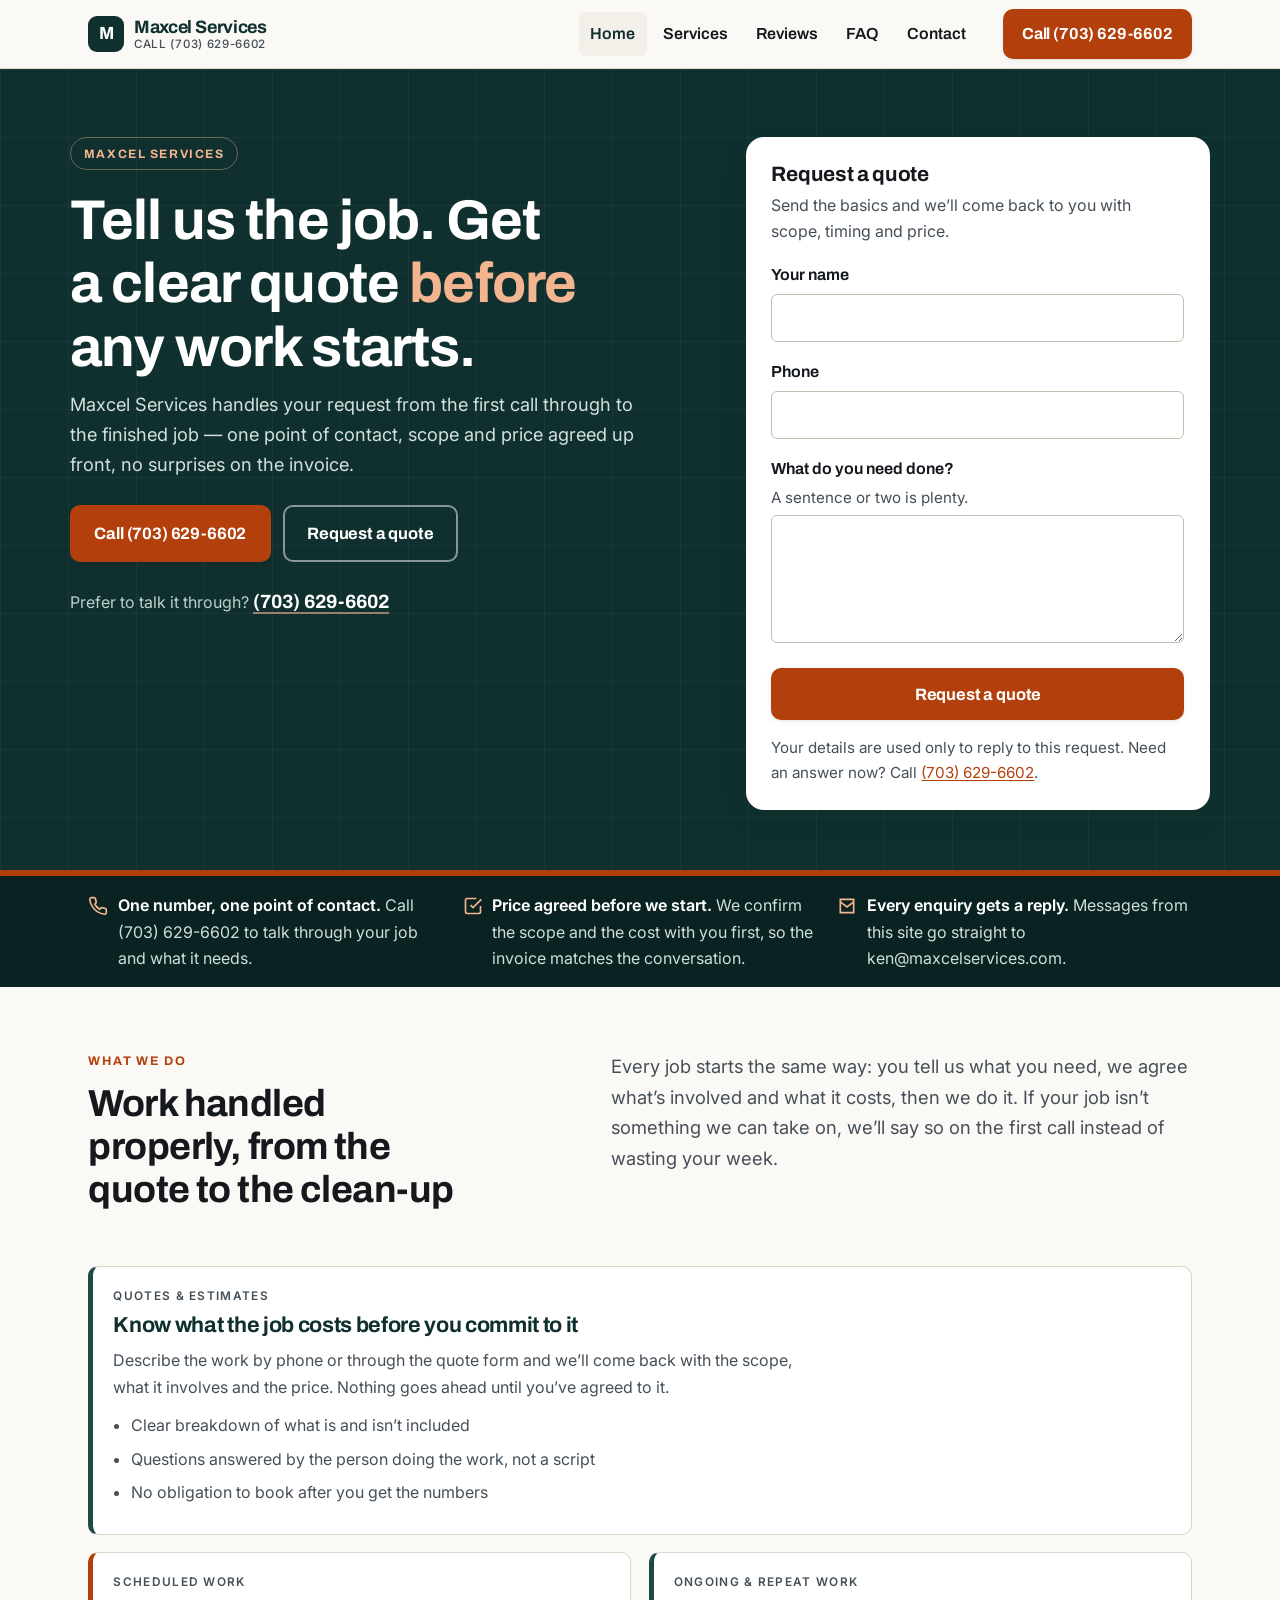
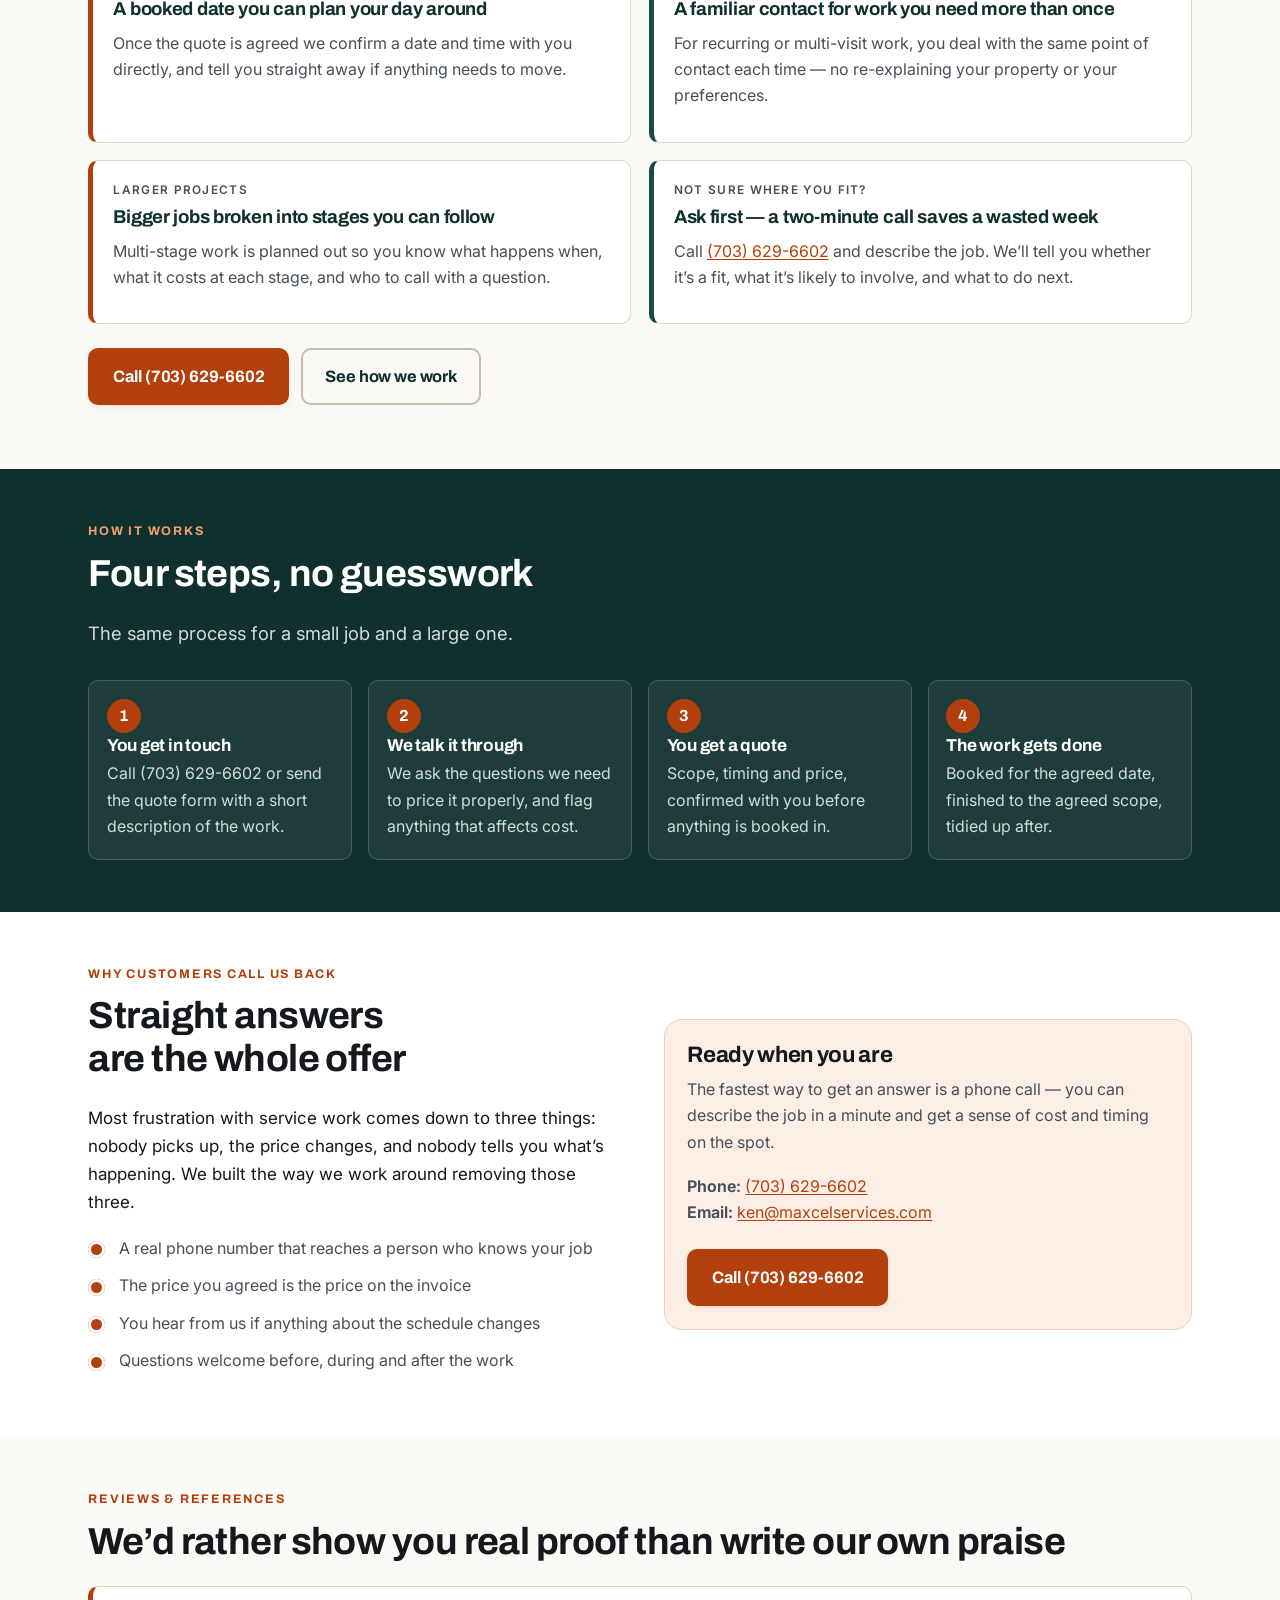
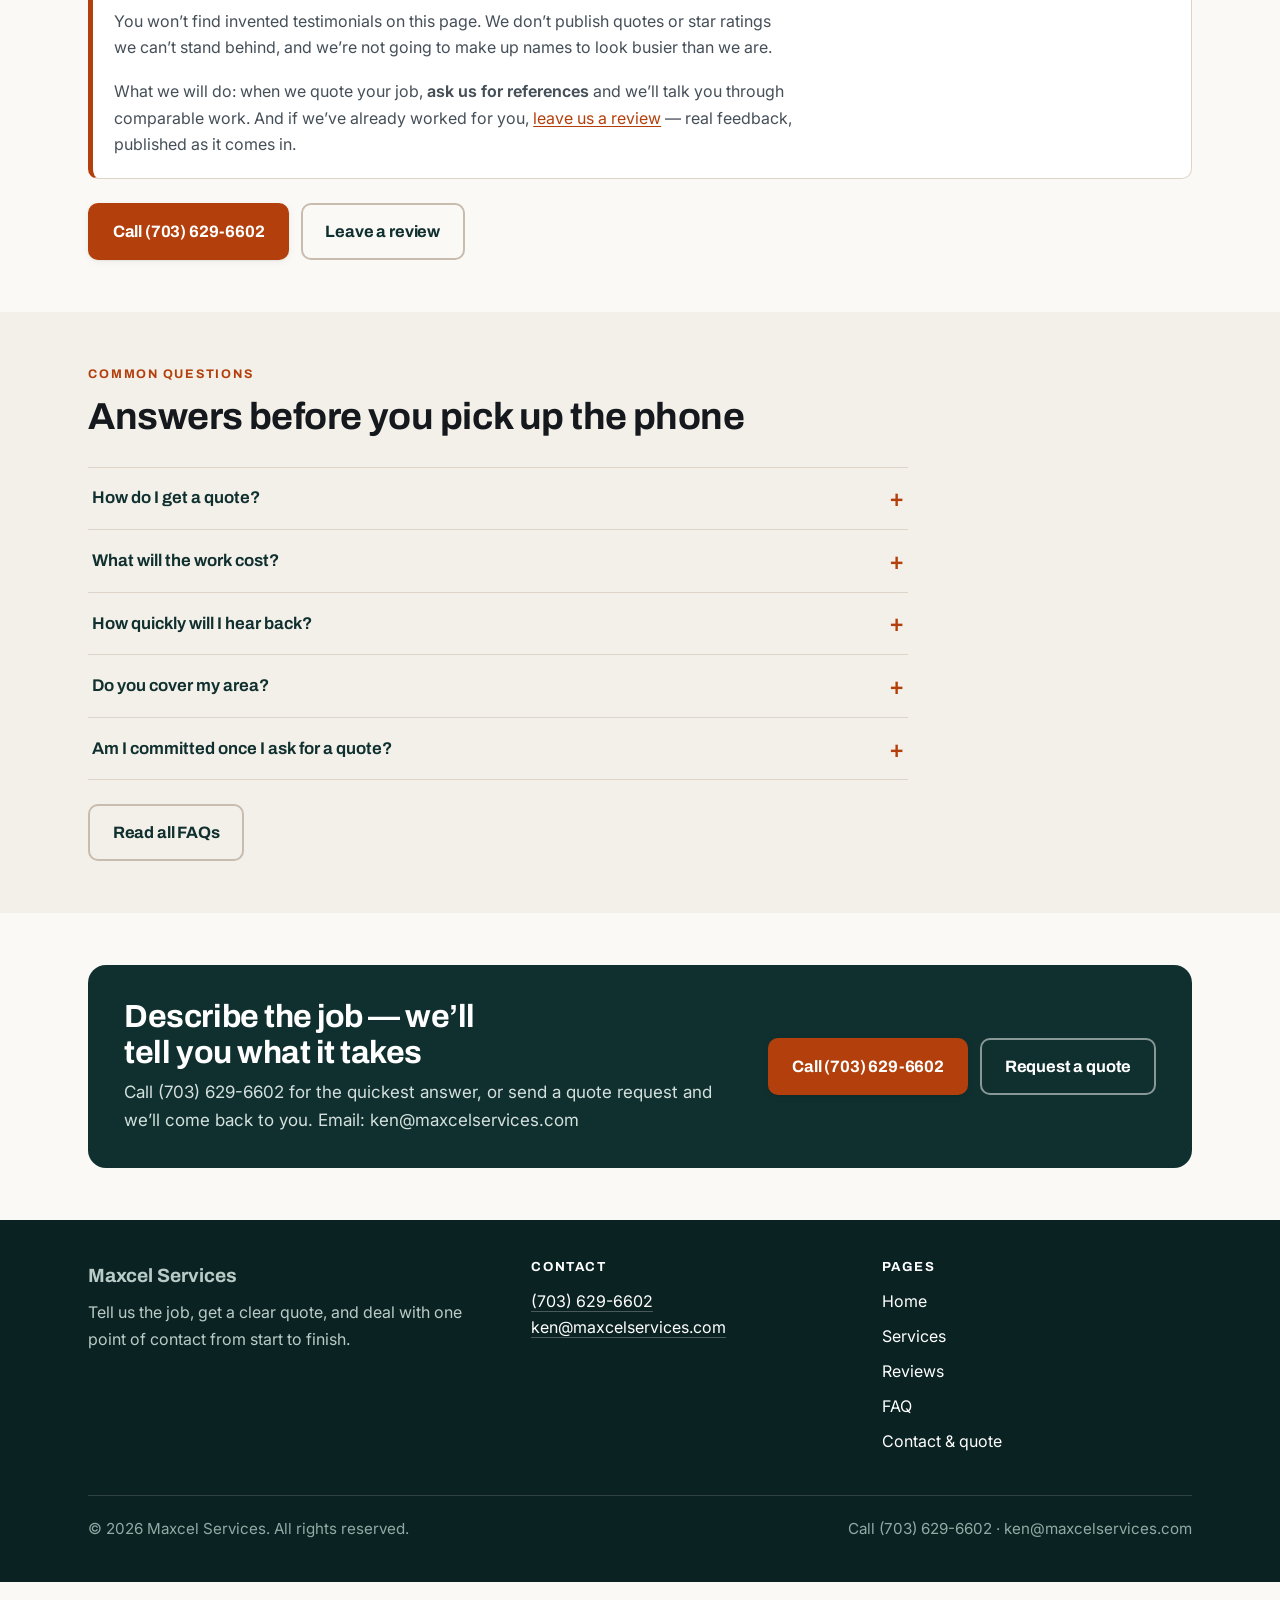
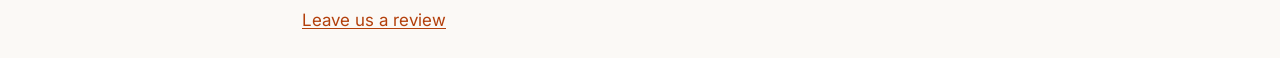
==== commit ed838dd4: "feat: add review page link" ====
--- a/index.html
+++ b/index.html
@@ -450,5 +450,10 @@
 </div>
 
 <script src="./assets/site.js" defer></script>
+<script src="https://vision.leadrai.com/widget/loader.js" data-lv-widget data-kind="chatbot" data-widget="e70a765d-3833-49a7-8cf9-7741cdd9ee6b" async></script>
+<script src="https://vision.leadrai.com/widget/loader.js" data-lv-widget data-kind="voice" data-widget="2a8f5aed-c0f4-4eeb-bf45-c24169cc70f4" async></script>
+<script defer src="https://static.cloudflareinsights.com/beacon.min.js" data-cf-beacon='{"token": "0a932598fc5b4cc9baf156d875620bd1"}'></script>
+<script defer data-lv-track src="https://vision.leadrai.com/api/forms/9514c289e4f83cdfdb13f9842e59781e/t.js"></script>
+<p data-lv-review="1" style="text-align:center;margin:24px 0"><a href="/review">Leave us a review</a></p>
 </body>
 </html>
